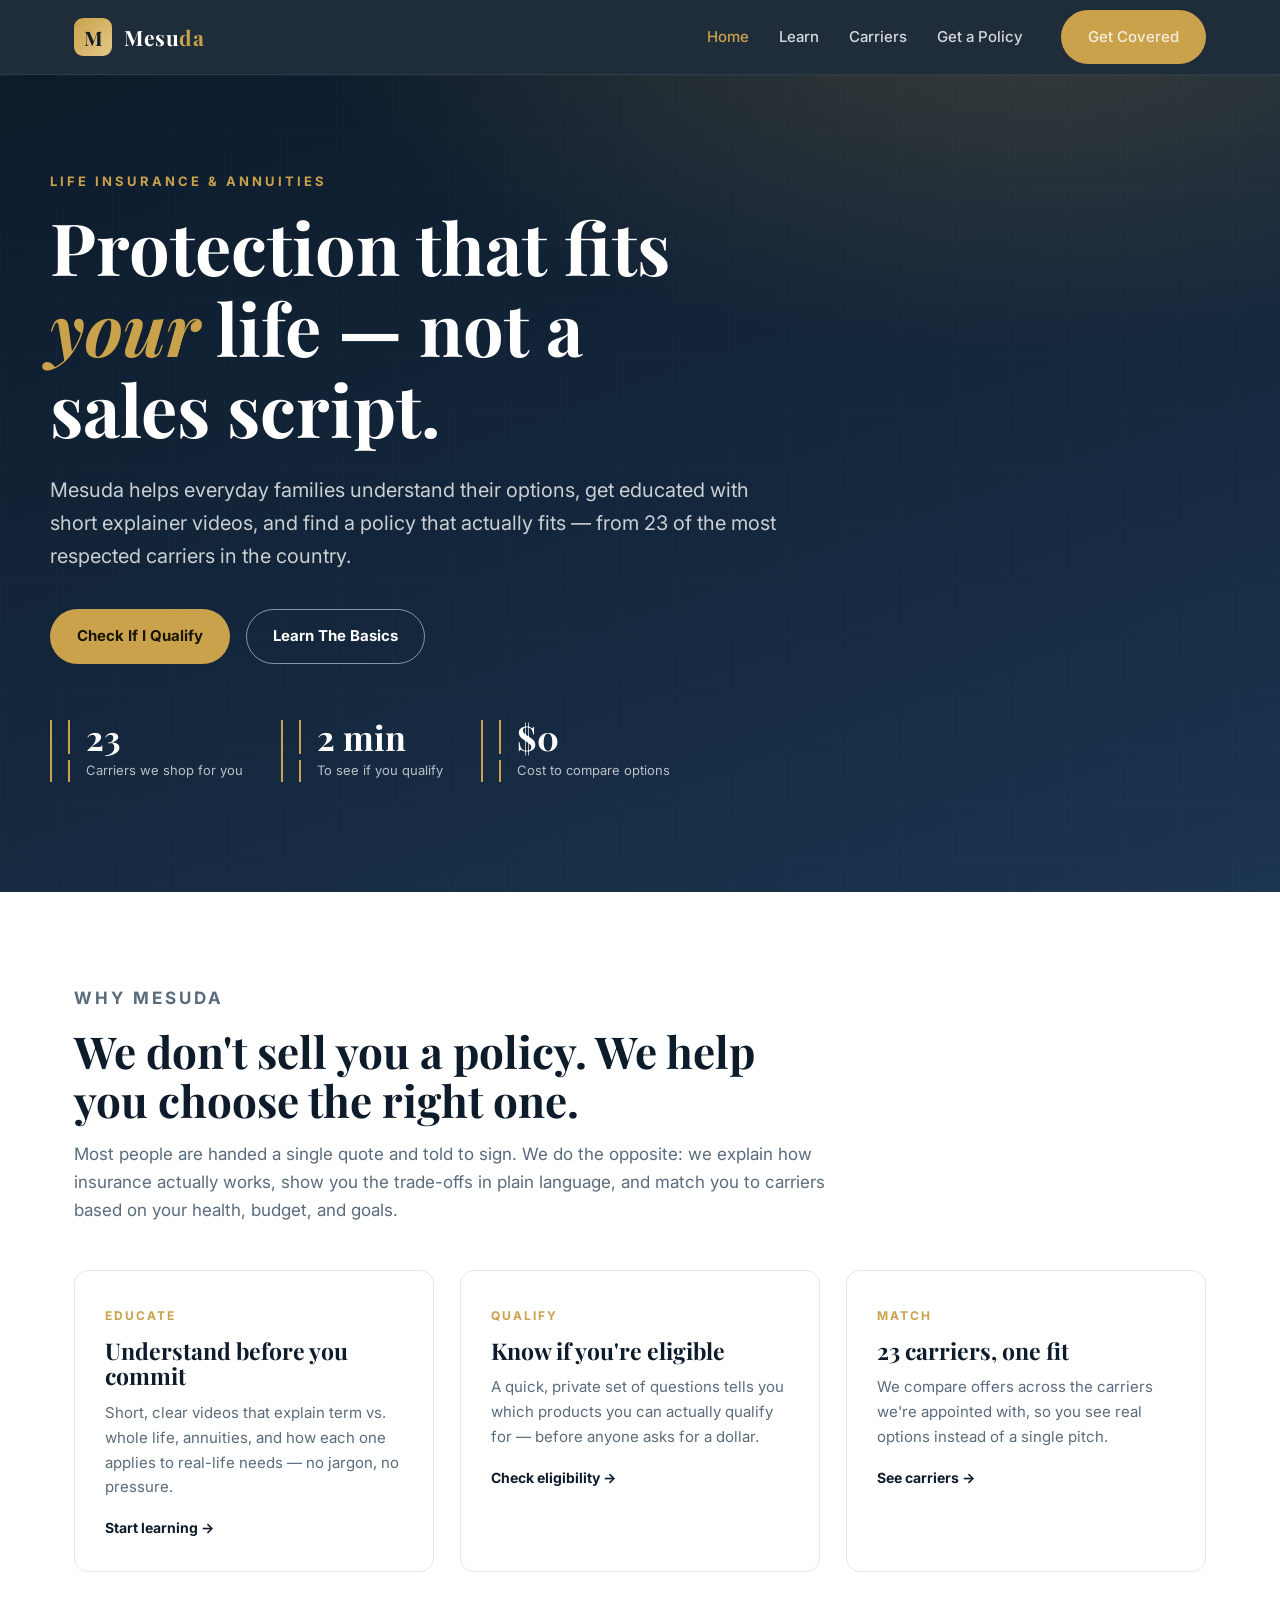
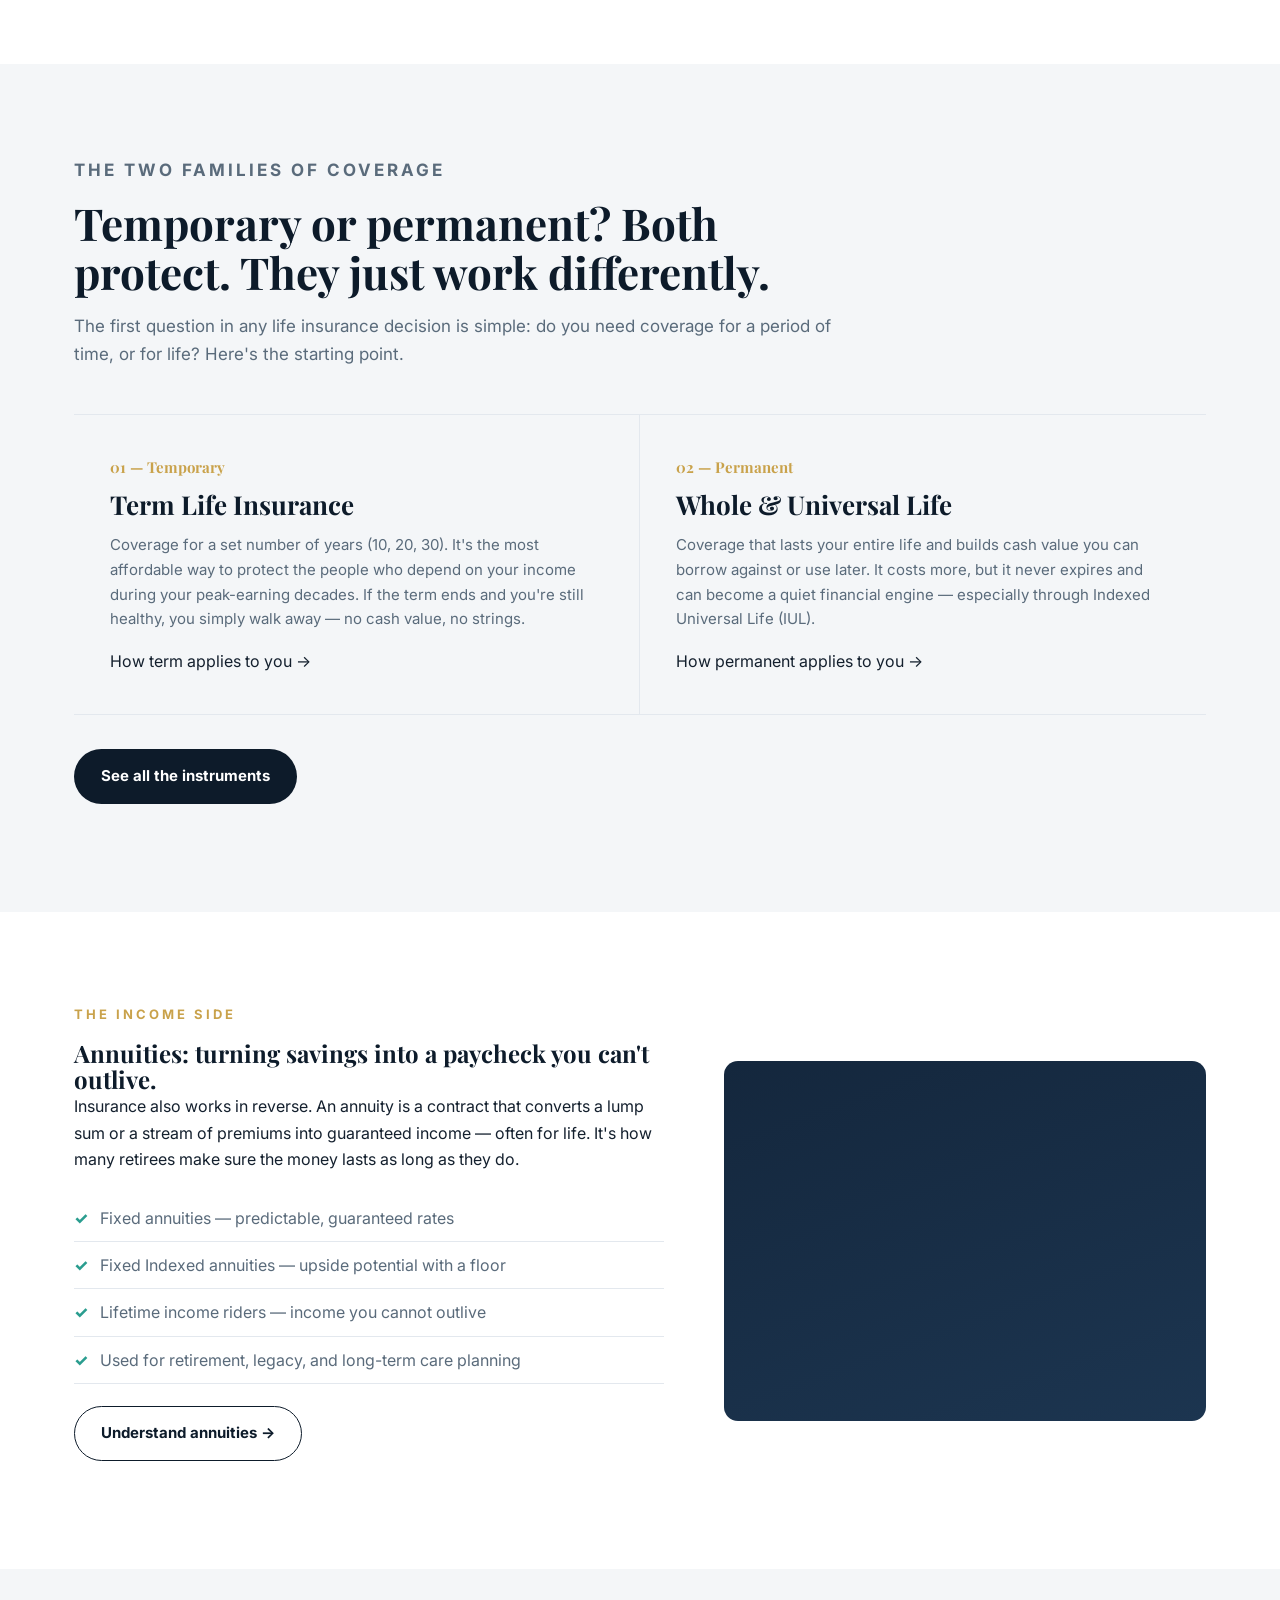
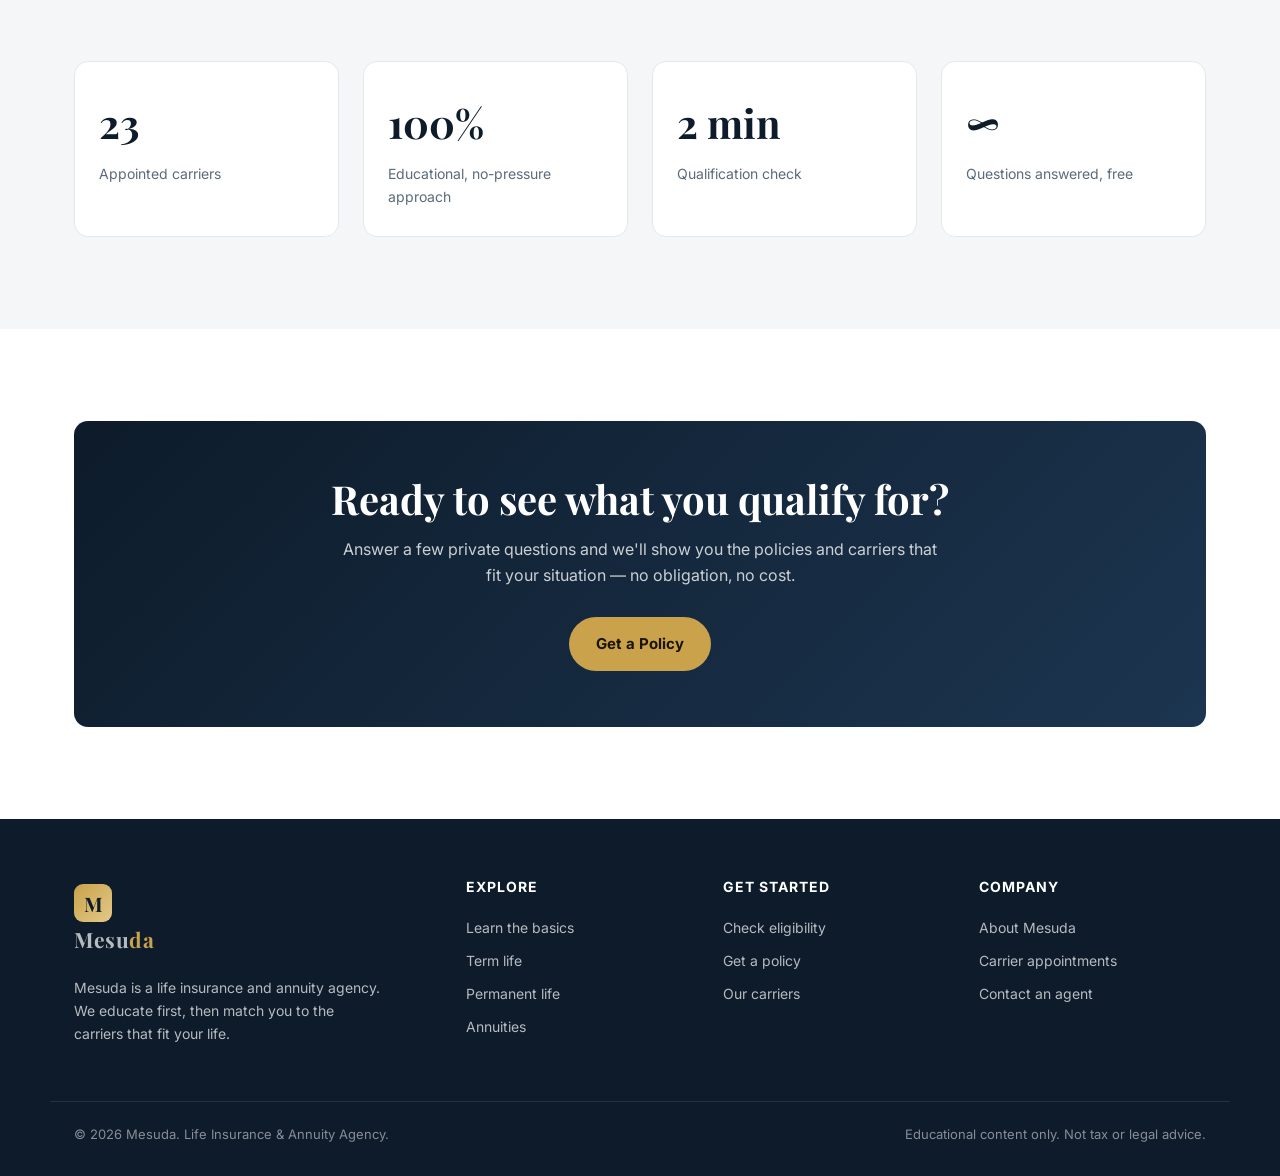
==== index.html @ 692b2e15 "Build Mesuda insurance site: home, education, get-policy, carriers" ====
<!DOCTYPE html>
<html lang="en">
<head>
  <meta charset="UTF-8">
  <meta name="viewport" content="width=device-width, initial-scale=1.0">
  <title>Mesuda — Life Insurance & Annuities Built Around Your Life</title>
  <meta name="description" content="Mesuda helps everyday families understand life insurance and annuities, then find the right policy from 23 top carriers. Get educated, get qualified, get covered.">
  <link rel="preconnect" href="https://fonts.googleapis.com">
  <link rel="preconnect" href="https://fonts.gstatic.com" crossorigin>
  <link href="https://fonts.googleapis.com/css2?family=Playfair+Display:ital,wght@0,400;0,600;0,700;1,400;1,600&family=Inter:wght@400;500;600;700;800&display=swap" rel="stylesheet">
  <link rel="stylesheet" href="styles.css">
</head>
<body>

  <!-- HEADER -->
  <header class="site-header">
    <div class="wrap nav">
      <a class="brand" href="index.html">
        <span class="brand-mark">M</span>
        <span class="brand-name">Mesu<span>da</span></span>
      </a>
      <nav class="nav-links" id="navLinks">
        <a href="index.html" class="active">Home</a>
        <a href="education.html">Learn</a>
        <a href="carriers.html">Carriers</a>
        <a href="get-policy.html">Get a Policy</a>
        <a class="btn btn-gold nav-cta" href="get-policy.html">Get Covered</a>
      </nav>
      <button class="menu-toggle" id="menuToggle" aria-label="Menu">☰</button>
    </div>
  </header>

  <!-- HERO (typographic, size.swiss feel) -->
  <section class="hero">
    <div class="wrap hero-inner">
      <p class="eyebrow">Life Insurance &amp; Annuities</p>
      <h1>Protection that fits <span class="em">your</span> life — not a sales script.</h1>
      <p class="hero-sub">Mesuda helps everyday families understand their options, get educated with short explainer videos, and find a policy that actually fits — from 23 of the most respected carriers in the country.</p>
      <div class="hero-actions">
        <a class="btn btn-gold" href="get-policy.html">Check If I Qualify</a>
        <a class="btn btn-ghost" href="education.html">Learn The Basics</a>
      </div>
      <div class="hero-meta">
        <div><div class="n">23</div><div class="l">Carriers we shop for you</div></div>
        <div><div class="n">2 min</div><div class="l">To see if you qualify</div></div>
        <div><div class="n">$0</div><div class="l">Cost to compare options</div></div>
      </div>
    </div>
  </section>

  <!-- VALUE PROP -->
  <section class="section alt">
    <div class="wrap">
      <div class="section-head">
        <p class="eyebrow">Why Mesuda</p>
        <h2>We don't sell you a policy. We help you choose the right one.</h2>
        <p>Most people are handed a single quote and told to sign. We do the opposite: we explain how insurance actually works, show you the trade-offs in plain language, and match you to carriers based on your health, budget, and goals.</p>
      </div>
      <div class="grid-3">
        <div class="card">
          <span class="tag">Educate</span>
          <h3>Understand before you commit</h3>
          <p>Short, clear videos that explain term vs. whole life, annuities, and how each one applies to real-life needs — no jargon, no pressure.</p>
          <a class="more" href="education.html">Start learning →</a>
        </div>
        <div class="card">
          <span class="tag">Qualify</span>
          <h3>Know if you're eligible</h3>
          <p>A quick, private set of questions tells you which products you can actually qualify for — before anyone asks for a dollar.</p>
          <a class="more" href="get-policy.html">Check eligibility →</a>
        </div>
        <div class="card">
          <span class="tag">Match</span>
          <h3>23 carriers, one fit</h3>
          <p>We compare offers across the carriers we're appointed with, so you see real options instead of a single pitch.</p>
          <a class="more" href="carriers.html">See carriers →</a>
        </div>
      </div>
    </div>
  </section>

  <!-- TEMPORARY VS PERMANENT (numbered expertise, size.swiss style) -->
  <section class="section">
    <div class="wrap">
      <div class="section-head">
        <p class="eyebrow">The Two Families of Coverage</p>
        <h2>Temporary or permanent? Both protect. They just work differently.</h2>
        <p>The first question in any life insurance decision is simple: do you need coverage for a period of time, or for life? Here's the starting point.</p>
      </div>
      <div class="expertise">
        <div class="exp">
          <div class="num">01 — Temporary</div>
          <h3>Term Life Insurance</h3>
          <p>Coverage for a set number of years (10, 20, 30). It's the most affordable way to protect the people who depend on your income during your peak-earning decades. If the term ends and you're still healthy, you simply walk away — no cash value, no strings.</p>
          <a class="more" href="education.html#term">How term applies to you →</a>
        </div>
        <div class="exp">
          <div class="num">02 — Permanent</div>
          <h3>Whole &amp; Universal Life</h3>
          <p>Coverage that lasts your entire life and builds cash value you can borrow against or use later. It costs more, but it never expires and can become a quiet financial engine — especially through Indexed Universal Life (IUL).</p>
          <a class="more" href="education.html#permanent">How permanent applies to you →</a>
        </div>
      </div>
      <p style="margin-top:34px;"><a class="btn btn-navy" href="education.html">See all the instruments</a></p>
    </div>
  </section>

  <!-- ANNUITIES SPLIT -->
  <section class="section alt">
    <div class="wrap split">
      <div>
        <p class="eyebrow">The Income Side</p>
        <h2>Annuities: turning savings into a paycheck you can't outlive.</h2>
        <p>Insurance also works in reverse. An annuity is a contract that converts a lump sum or a stream of premiums into guaranteed income — often for life. It's how many retirees make sure the money lasts as long as they do.</p>
        <ul class="checklist">
          <li>Fixed annuities — predictable, guaranteed rates</li>
          <li>Fixed Indexed annuities — upside potential with a floor</li>
          <li>Lifetime income riders — income you cannot outlive</li>
          <li>Used for retirement, legacy, and long-term care planning</li>
        </ul>
        <p style="margin-top:22px;"><a class="btn btn-outline" href="education.html#annuity">Understand annuities →</a></p>
      </div>
      <div class="media" style="background:linear-gradient(160deg,#14273d,#1c3550),url('https://images.unsplash.com/photo-1554224155-6726b3ff858f?w=1200&q=80') center/cover;"></div>
    </div>
  </section>

  <!-- STATS -->
  <section class="section">
    <div class="wrap">
      <div class="stats">
        <div class="stat"><div class="n">23</div><div class="l">Appointed carriers</div></div>
        <div class="stat"><div class="n">100%</div><div class="l">Educational, no-pressure approach</div></div>
        <div class="stat"><div class="n">2 min</div><div class="l">Qualification check</div></div>
        <div class="stat"><div class="n">∞</div><div class="l">Questions answered, free</div></div>
      </div>
    </div>
  </section>

  <!-- CTA BAND -->
  <section class="section alt">
    <div class="wrap">
      <div class="cta-band">
        <h2>Ready to see what you qualify for?</h2>
        <p>Answer a few private questions and we'll show you the policies and carriers that fit your situation — no obligation, no cost.</p>
        <a class="btn btn-gold" href="get-policy.html">Get a Policy</a>
      </div>
    </div>
  </section>

  <!-- FOOTER -->
  <footer class="site-footer">
    <div class="wrap footer-grid">
      <div class="footer-brand">
        <a class="brand" href="index.html" style="margin-bottom:14px;">
          <span class="brand-mark">M</span><span class="brand-name">Mesu<span>da</span></span>
        </a>
        <p>Mesuda is a life insurance and annuity agency. We educate first, then match you to the carriers that fit your life.</p>
      </div>
      <div>
        <h4>Explore</h4>
        <a href="education.html">Learn the basics</a>
        <a href="education.html#term">Term life</a>
        <a href="education.html#permanent">Permanent life</a>
        <a href="education.html#annuity">Annuities</a>
      </div>
      <div>
        <h4>Get Started</h4>
        <a href="get-policy.html">Check eligibility</a>
        <a href="get-policy.html">Get a policy</a>
        <a href="carriers.html">Our carriers</a>
      </div>
      <div>
        <h4>Company</h4>
        <a href="index.html">About Mesuda</a>
        <a href="carriers.html">Carrier appointments</a>
        <a href="get-policy.html">Contact an agent</a>
      </div>
    </div>
    <div class="wrap footer-bottom">
      <span>© <span id="yr"></span> Mesuda. Life Insurance &amp; Annuity Agency.</span>
      <span>Educational content only. Not tax or legal advice.</span>
    </div>
  </footer>

  <script>
    document.getElementById('yr').textContent = new Date().getFullYear();
    const t = document.getElementById('menuToggle'), n = document.getElementById('navLinks');
    t.addEventListener('click', () => n.classList.toggle('open'));
  </script>
</body>
</html>
---- styles.css ----
/* ============================================================
   MESUDA — Life Insurance & Annuity Agency
   Design system: editorial / trustworthy
   Palette: deep navy + warm gold, serif display + clean sans
   ============================================================ */

:root {
  --navy: #0d1b2a;
  --navy-2: #14273d;
  --navy-3: #1c3550;
  --ink: #14202e;
  --slate: #5a6b7b;
  --muted: #8a99a8;
  --gold: #c9a24b;
  --gold-soft: #e3c987;
  --teal: #2a9d8f;
  --paper: #ffffff;
  --bg: #f4f6f8;
  --line: #e3e8ee;
  --radius: 14px;
  --maxw: 1180px;
  --serif: 'Playfair Display', Georgia, 'Times New Roman', serif;
  --sans: 'Inter', 'DM Sans', -apple-system, BlinkMacSystemFont, 'Segoe UI', Roboto, Helvetica, Arial, sans-serif;
}

* { box-sizing: border-box; }
html { scroll-behavior: smooth; }
body {
  margin: 0;
  font-family: var(--sans);
  color: var(--ink);
  background: var(--bg);
  line-height: 1.65;
  -webkit-font-smoothing: antialiased;
}
img { max-width: 100%; display: block; }
a { color: inherit; text-decoration: none; }

h1, h2, h3, h4 { font-family: var(--serif); font-weight: 700; line-height: 1.12; margin: 0; color: var(--navy); }
p { margin: 0 0 16px; }

.wrap { max-width: var(--maxw); margin: 0 auto; padding: 0 24px; }
.eyebrow {
  font-family: var(--sans);
  font-size: 13px; font-weight: 700; letter-spacing: 3px;
  text-transform: uppercase; color: var(--gold);
  margin: 0 0 14px;
}
.serif-accent { font-family: var(--serif); font-style: italic; }

/* ---------- Buttons ---------- */
.btn {
  display: inline-flex; align-items: center; gap: 10px;
  font-family: var(--sans); font-weight: 700; font-size: 15px;
  padding: 14px 26px; border-radius: 999px; cursor: pointer;
  border: 1px solid transparent; transition: all .2s ease;
  text-align: center;
}
.btn-gold { background: var(--gold); color: #1a1405; }
.btn-gold:hover { background: var(--gold-soft); transform: translateY(-2px); }
.btn-navy { background: var(--navy); color: #fff; }
.btn-navy:hover { background: var(--navy-3); transform: translateY(-2px); }
.btn-ghost { background: transparent; color: #fff; border-color: rgba(255,255,255,.5); }
.btn-ghost:hover { border-color: #fff; background: rgba(255,255,255,.08); }
.btn-outline { background: transparent; color: var(--navy); border-color: var(--navy); }
.btn-outline:hover { background: var(--navy); color: #fff; }

/* ---------- Header ---------- */
.site-header {
  position: sticky; top: 0; z-index: 50;
  background: rgba(13,27,42,.92);
  backdrop-filter: blur(10px);
  border-bottom: 1px solid rgba(255,255,255,.08);
}
.nav {
  display: flex; align-items: center; justify-content: space-between;
  height: 74px;
}
.brand { display: flex; align-items: center; gap: 12px; color: #fff; }
.brand-mark {
  width: 38px; height: 38px; border-radius: 9px;
  background: linear-gradient(135deg, var(--gold), var(--gold-soft));
  display: grid; place-items: center;
  font-family: var(--serif); font-weight: 700; font-size: 20px; color: var(--navy);
}
.brand-name { font-family: var(--serif); font-size: 21px; font-weight: 700; letter-spacing: .5px; }
.brand-name span { color: var(--gold); }
.nav-links { display: flex; gap: 30px; align-items: center; }
.nav-links a { color: rgba(255,255,255,.82); font-size: 15px; font-weight: 500; transition: color .15s; }
.nav-links a:hover, .nav-links a.active { color: var(--gold); }
.nav-cta { margin-left: 8px; }
.menu-toggle { display: none; background: none; border: 0; color: #fff; font-size: 26px; cursor: pointer; }

/* ---------- Hero (typographic, mirrors size.swiss feel) ---------- */
.hero {
  position: relative; color: #fff; overflow: hidden;
  background:
    radial-gradient(1200px 600px at 80% -10%, rgba(201,162,75,.22), transparent 60%),
    linear-gradient(160deg, var(--navy) 0%, var(--navy-2) 55%, var(--navy-3) 100%);
}
.hero::after {
  content: ""; position: absolute; inset: 0;
  background-image:
    linear-gradient(rgba(255,255,255,.04) 1px, transparent 1px),
    linear-gradient(90deg, rgba(255,255,255,.04) 1px, transparent 1px);
  background-size: 56px 56px; opacity: .5; pointer-events: none;
}
.hero-inner { position: relative; z-index: 2; padding: 96px 0 110px; }
.hero h1 { color: #fff; font-size: clamp(38px, 6vw, 72px); max-width: 14ch; }
.hero h1 .em { color: var(--gold); font-style: italic; }
.hero-sub { font-size: clamp(17px, 2vw, 20px); color: rgba(255,255,255,.78); max-width: 56ch; margin: 26px 0 36px; }
.hero-actions { display: flex; gap: 16px; flex-wrap: wrap; }
.hero-meta { display: flex; gap: 38px; margin-top: 56px; flex-wrap: wrap; }
.hero-meta div { border-left: 2px solid var(--gold); padding-left: 16px; }
.hero-meta .n { font-family: var(--serif); font-size: 34px; font-weight: 700; color: #fff; line-height: 1; }
.hero-meta .l { font-size: 13px; color: rgba(255,255,255,.7); margin-top: 6px; }

/* ---------- Section scaffolding ---------- */
.section { padding: 92px 0; }
.section.alt { background: #fff; }
.section-head { max-width: 760px; margin-bottom: 46px; }
.section-head h2 { font-size: clamp(28px, 4vw, 44px); margin-bottom: 16px; }
.section-head p { color: var(--slate); font-size: 17px; }

/* ---------- Stats ---------- */
.stats { display: grid; grid-template-columns: repeat(4, 1fr); gap: 24px; }
.stat { background: #fff; border: 1px solid var(--line); border-radius: var(--radius); padding: 28px 24px; }
.stat .n { font-family: var(--serif); font-size: 40px; font-weight: 700; color: var(--navy); }
.stat .l { color: var(--slate); font-size: 14px; margin-top: 6px; }

/* ---------- Cards / grid ---------- */
.grid-2 { display: grid; grid-template-columns: 1fr 1fr; gap: 28px; }
.grid-3 { display: grid; grid-template-columns: repeat(3, 1fr); gap: 26px; }
.card {
  background: #fff; border: 1px solid var(--line); border-radius: var(--radius);
  padding: 30px; transition: transform .2s, box-shadow .2s;
}
.card:hover { transform: translateY(-4px); box-shadow: 0 14px 40px rgba(13,27,42,.10); }
.card .tag { font-size: 12px; font-weight: 700; letter-spacing: 2px; text-transform: uppercase; color: var(--gold); }
.card h3 { font-size: 23px; margin: 10px 0 12px; }
.card p { color: var(--slate); font-size: 15px; margin: 0; }
.card .more { display: inline-block; margin-top: 16px; color: var(--navy); font-weight: 700; font-size: 14px; }

/* numbered expertise (size.swiss style) */
.expertise { display: grid; grid-template-columns: 1fr 1fr; gap: 0; border-top: 1px solid var(--line); }
.exp {
  padding: 40px 36px; border-bottom: 1px solid var(--line);
  border-right: 1px solid var(--line);
}
.exp:nth-child(2n) { border-right: 0; }
.exp .num { font-family: var(--serif); font-size: 15px; color: var(--gold); font-weight: 700; }
.exp h3 { font-size: 26px; margin: 10px 0 14px; }
.exp p { color: var(--slate); font-size: 15px; }

/* ---------- Video cards (education) ---------- */
.video-card {
  position: relative; border-radius: var(--radius); overflow: hidden;
  background: var(--navy); aspect-ratio: 16/10; display: block;
  border: 1px solid var(--line);
}
.video-card .vc-bg {
  position: absolute; inset: 0; background-size: cover; background-position: center;
  opacity: .9;
}
.video-card .vc-overlay {
  position: absolute; inset: 0;
  background: linear-gradient(180deg, rgba(13,27,42,.15), rgba(13,27,42,.78));
}
.video-card .vc-body {
  position: absolute; left: 0; right: 0; bottom: 0; padding: 22px; color: #fff; z-index: 2;
}
.video-card .vc-body .k { font-size: 12px; letter-spacing: 2px; text-transform: uppercase; color: var(--gold-soft); font-weight: 700; }
.video-card .vc-body h3 { color: #fff; font-size: 21px; margin: 6px 0 0; }
.play {
  position: absolute; top: 50%; left: 50%; transform: translate(-50%,-50%);
  width: 62px; height: 62px; border-radius: 50%;
  background: rgba(13,27,42,.6); border: 2px solid #fff; color: #fff;
  display: grid; place-items: center; font-size: 22px; z-index: 3;
  transition: background .2s, transform .2s;
}
.video-card:hover .play { background: var(--gold); color: var(--navy); transform: translate(-50%,-50%) scale(1.06); }
.duration { position: absolute; top: 14px; right: 14px; z-index: 3; background: rgba(0,0,0,.5); color: #fff; font-size: 12px; padding: 3px 9px; border-radius: 999px; }

/* ---------- Split feature ---------- */
.split { display: grid; grid-template-columns: 1.1fr .9fr; gap: 60px; align-items: center; }
.split .media { border-radius: var(--radius); overflow: hidden; min-height: 360px; background-size: cover; background-position: center; }
.checklist { list-style: none; padding: 0; margin: 22px 0 0; }
.checklist li { display: flex; gap: 12px; align-items: flex-start; padding: 10px 0; border-bottom: 1px solid var(--line); color: var(--slate); }
.checklist li::before { content: "✓"; color: var(--teal); font-weight: 800; }

/* ---------- Form ---------- */
.form-wrap { background: #fff; border: 1px solid var(--line); border-radius: var(--radius); padding: 40px; }
.form-grid { display: grid; grid-template-columns: 1fr 1fr; gap: 22px; }
.field { display: flex; flex-direction: column; gap: 7px; }
.field.full { grid-column: 1 / -1; }
.field label { font-size: 14px; font-weight: 600; color: var(--ink); }
.field .hint { font-size: 12px; color: var(--muted); }
.field input, .field select, .field textarea {
  font-family: var(--sans); font-size: 15px; padding: 13px 14px;
  border: 1px solid var(--line); border-radius: 10px; background: #fbfcfe; color: var(--ink);
}
.field input:focus, .field select:focus, .field textarea:focus { outline: none; border-color: var(--gold); box-shadow: 0 0 0 3px rgba(201,162,75,.18); }
.range-row { display: flex; align-items: center; gap: 14px; }
.range-row input[type=range] { flex: 1; accent-color: var(--gold); }
.range-val { font-weight: 700; color: var(--navy); min-width: 110px; text-align: right; }
.opt-row { display: flex; gap: 10px; flex-wrap: wrap; }
.opt {
  border: 1px solid var(--line); border-radius: 999px; padding: 10px 18px;
  font-size: 14px; cursor: pointer; background: #fbfcfe; user-select: none;
}
.opt input { display: none; }
.opt:has(input:checked) { background: var(--navy); color: #fff; border-color: var(--navy); }
.form-note { font-size: 13px; color: var(--muted); margin-top: 18px; }
.result {
  margin-top: 26px; padding: 22px; border-radius: var(--radius);
  border: 1px dashed var(--gold); background: #fdfaf0; display: none;
}
.result.show { display: block; }
.result h3 { color: var(--navy); margin-bottom: 8px; }
.result .verdict { font-weight: 800; }
.result .verdict.ok { color: var(--teal); }
.result .verdict.maybe { color: var(--gold); }
.result .verdict.no { color: #c0392b; }

/* ---------- Carriers ---------- */
.carrier-grid { display: grid; grid-template-columns: repeat(3, 1fr); gap: 16px; }
.carrier {
  display: flex; align-items: center; gap: 14px;
  background: #fff; border: 1px solid var(--line); border-radius: 12px; padding: 18px 20px;
  transition: transform .15s, box-shadow .15s, border-color .15s;
}
.carrier:hover { transform: translateY(-3px); box-shadow: 0 10px 30px rgba(13,27,42,.08); border-color: var(--gold); }
.carrier .logo {
  width: 42px; height: 42px; border-radius: 10px; flex: none;
  background: linear-gradient(135deg, var(--navy), var(--navy-3));
  color: var(--gold); display: grid; place-items: center; font-weight: 800; font-size: 15px;
  font-family: var(--serif);
}
.carrier .name { font-weight: 700; color: var(--navy); font-size: 15px; }
.carrier .type { font-size: 12px; color: var(--muted); }

/* ---------- CTA band ---------- */
.cta-band {
  background: linear-gradient(135deg, var(--navy), var(--navy-3));
  color: #fff; border-radius: var(--radius); padding: 56px 48px; text-align: center;
}
.cta-band h2 { color: #fff; font-size: clamp(26px, 4vw, 40px); margin-bottom: 14px; }
.cta-band p { color: rgba(255,255,255,.78); max-width: 60ch; margin: 0 auto 28px; }

/* ---------- Footer ---------- */
.site-footer { background: var(--navy); color: rgba(255,255,255,.72); padding: 60px 0 30px; }
.footer-grid { display: grid; grid-template-columns: 1.6fr 1fr 1fr 1fr; gap: 30px; }
.footer-grid h4 { color: #fff; font-family: var(--sans); font-size: 14px; letter-spacing: 1px; text-transform: uppercase; margin-bottom: 16px; }
.footer-grid a { display: block; color: rgba(255,255,255,.7); padding: 5px 0; font-size: 14px; }
.footer-grid a:hover { color: var(--gold); }
.footer-brand p { color: rgba(255,255,255,.7); font-size: 14px; max-width: 34ch; }
.footer-bottom { border-top: 1px solid rgba(255,255,255,.1); margin-top: 40px; padding-top: 22px; font-size: 13px; color: rgba(255,255,255,.5); display: flex; justify-content: space-between; flex-wrap: wrap; gap: 12px; }

/* ---------- Responsive ---------- */
@media (max-width: 900px) {
  .nav-links { display: none; }
  .menu-toggle { display: block; }
  .nav-links.open {
    display: flex; flex-direction: column; position: absolute; top: 74px; left: 0; right: 0;
    background: var(--navy); padding: 20px 24px; gap: 18px; border-top: 1px solid rgba(255,255,255,.1);
  }
  .stats, .grid-3, .carrier-grid { grid-template-columns: 1fr 1fr; }
  .grid-2, .expertise, .split, .form-grid { grid-template-columns: 1fr; }
  .split .media { min-height: 260px; }
}
@media (max-width: 560px) {
  .stats, .grid-3, .carrier-grid { grid-template-columns: 1fr; }
  .hero-inner { padding: 70px 0 80px; }
  .footer-grid { grid-template-columns: 1fr 1fr; }
  .form-wrap { padding: 26px; }
}
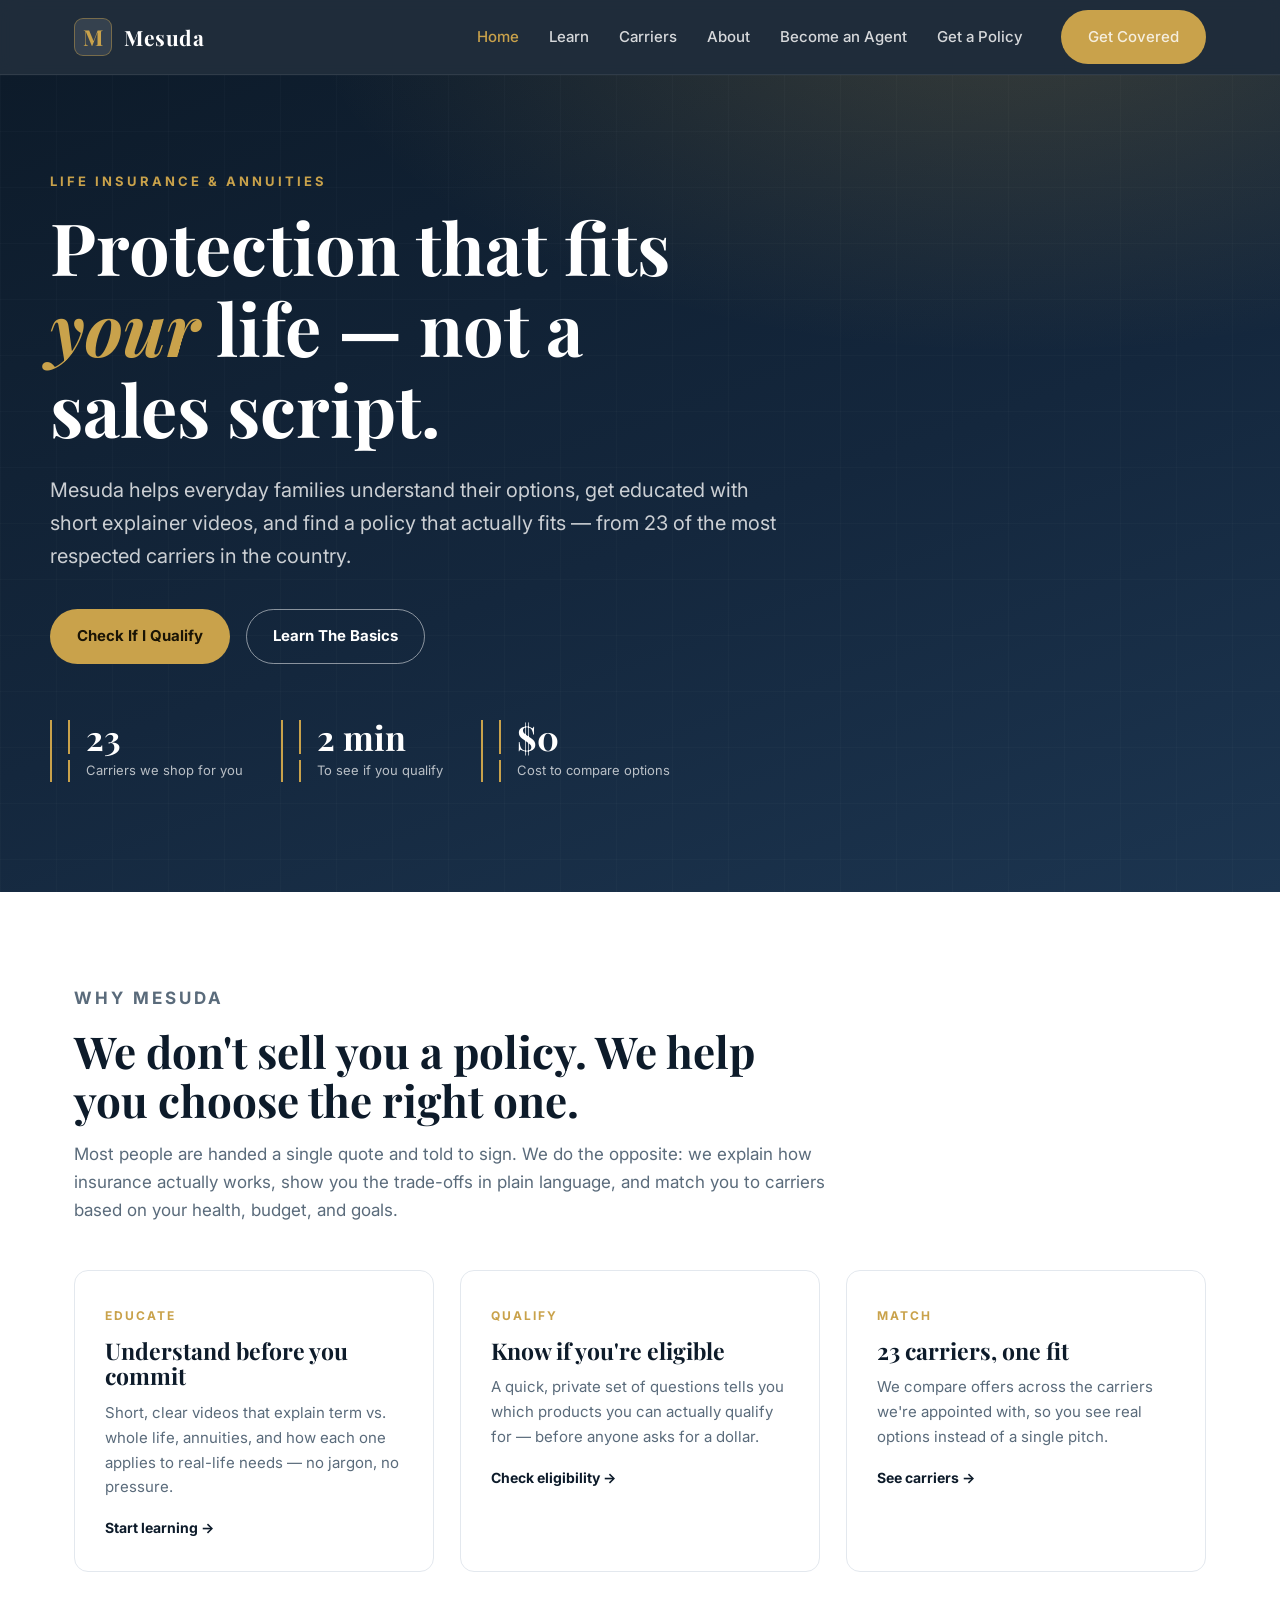
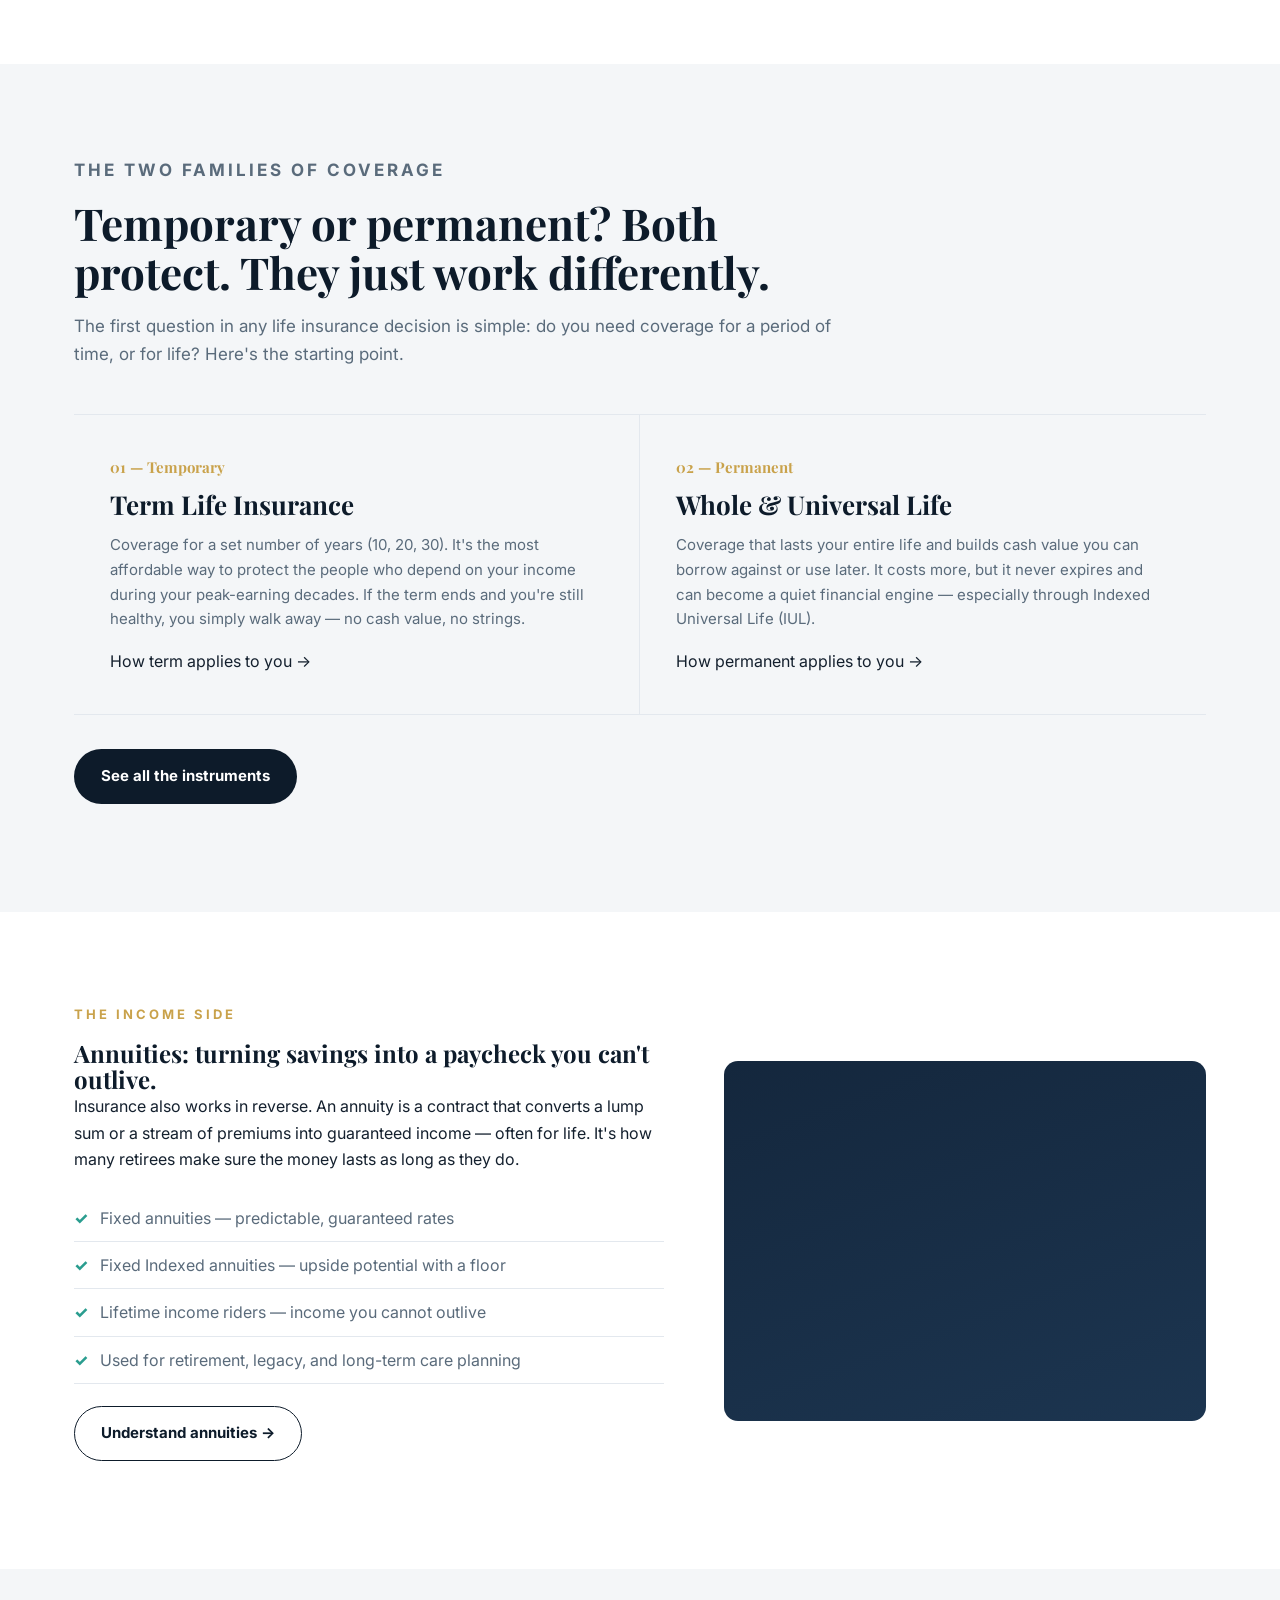
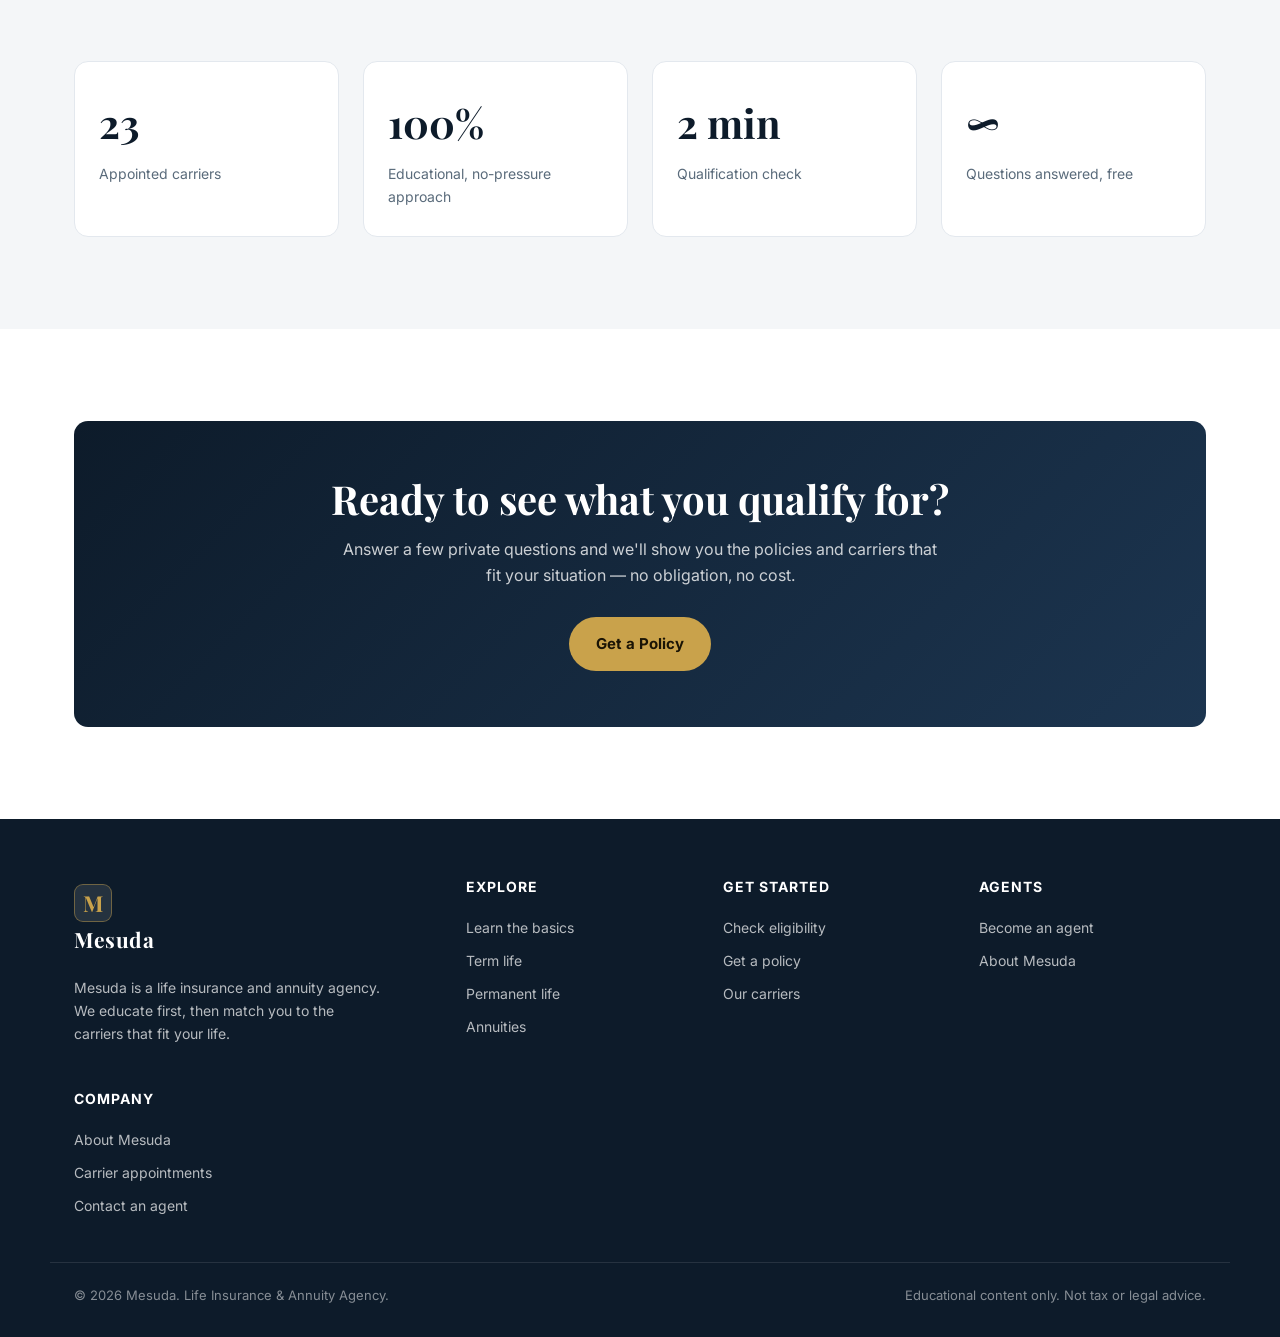
==== commit d3ad1b4a: "Add become-agent (99) page, about page, gold M logo, nav links" ====
--- a/index.html
+++ b/index.html
@@ -23,6 +23,8 @@
         <a href="index.html" class="active">Home</a>
         <a href="education.html">Learn</a>
         <a href="carriers.html">Carriers</a>
+        <a href="about.html">About</a>
+        <a href="become-agent.html">Become an Agent</a>
         <a href="get-policy.html">Get a Policy</a>
         <a class="btn btn-gold nav-cta" href="get-policy.html">Get Covered</a>
       </nav>
@@ -170,6 +172,11 @@
         <a href="carriers.html">Our carriers</a>
       </div>
       <div>
+        <h4>Agents</h4>
+        <a href="become-agent.html">Become an agent</a>
+        <a href="about.html">About Mesuda</a>
+      </div>
+      <div>
         <h4>Company</h4>
         <a href="index.html">About Mesuda</a>
         <a href="carriers.html">Carrier appointments</a>
--- a/styles.css
+++ b/styles.css
@@ -79,12 +79,12 @@
 .brand { display: flex; align-items: center; gap: 12px; color: #fff; }
 .brand-mark {
   width: 38px; height: 38px; border-radius: 9px;
-  background: linear-gradient(135deg, var(--gold), var(--gold-soft));
+  background: rgba(255,255,255,.10); border: 1px solid rgba(201,162,75,.45);
   display: grid; place-items: center;
-  font-family: var(--serif); font-weight: 700; font-size: 20px; color: var(--navy);
-}
-.brand-name { font-family: var(--serif); font-size: 21px; font-weight: 700; letter-spacing: .5px; }
-.brand-name span { color: var(--gold); }
+  font-family: var(--serif); font-weight: 700; font-size: 22px; color: var(--gold);
+}
+.brand-name { font-family: var(--serif); font-size: 21px; font-weight: 700; letter-spacing: .5px; color: #fff; }
+.brand-name span { color: #fff; }
 .nav-links { display: flex; gap: 30px; align-items: center; }
 .nav-links a { color: rgba(255,255,255,.82); font-size: 15px; font-weight: 500; transition: color .15s; }
 .nav-links a:hover, .nav-links a.active { color: var(--gold); }
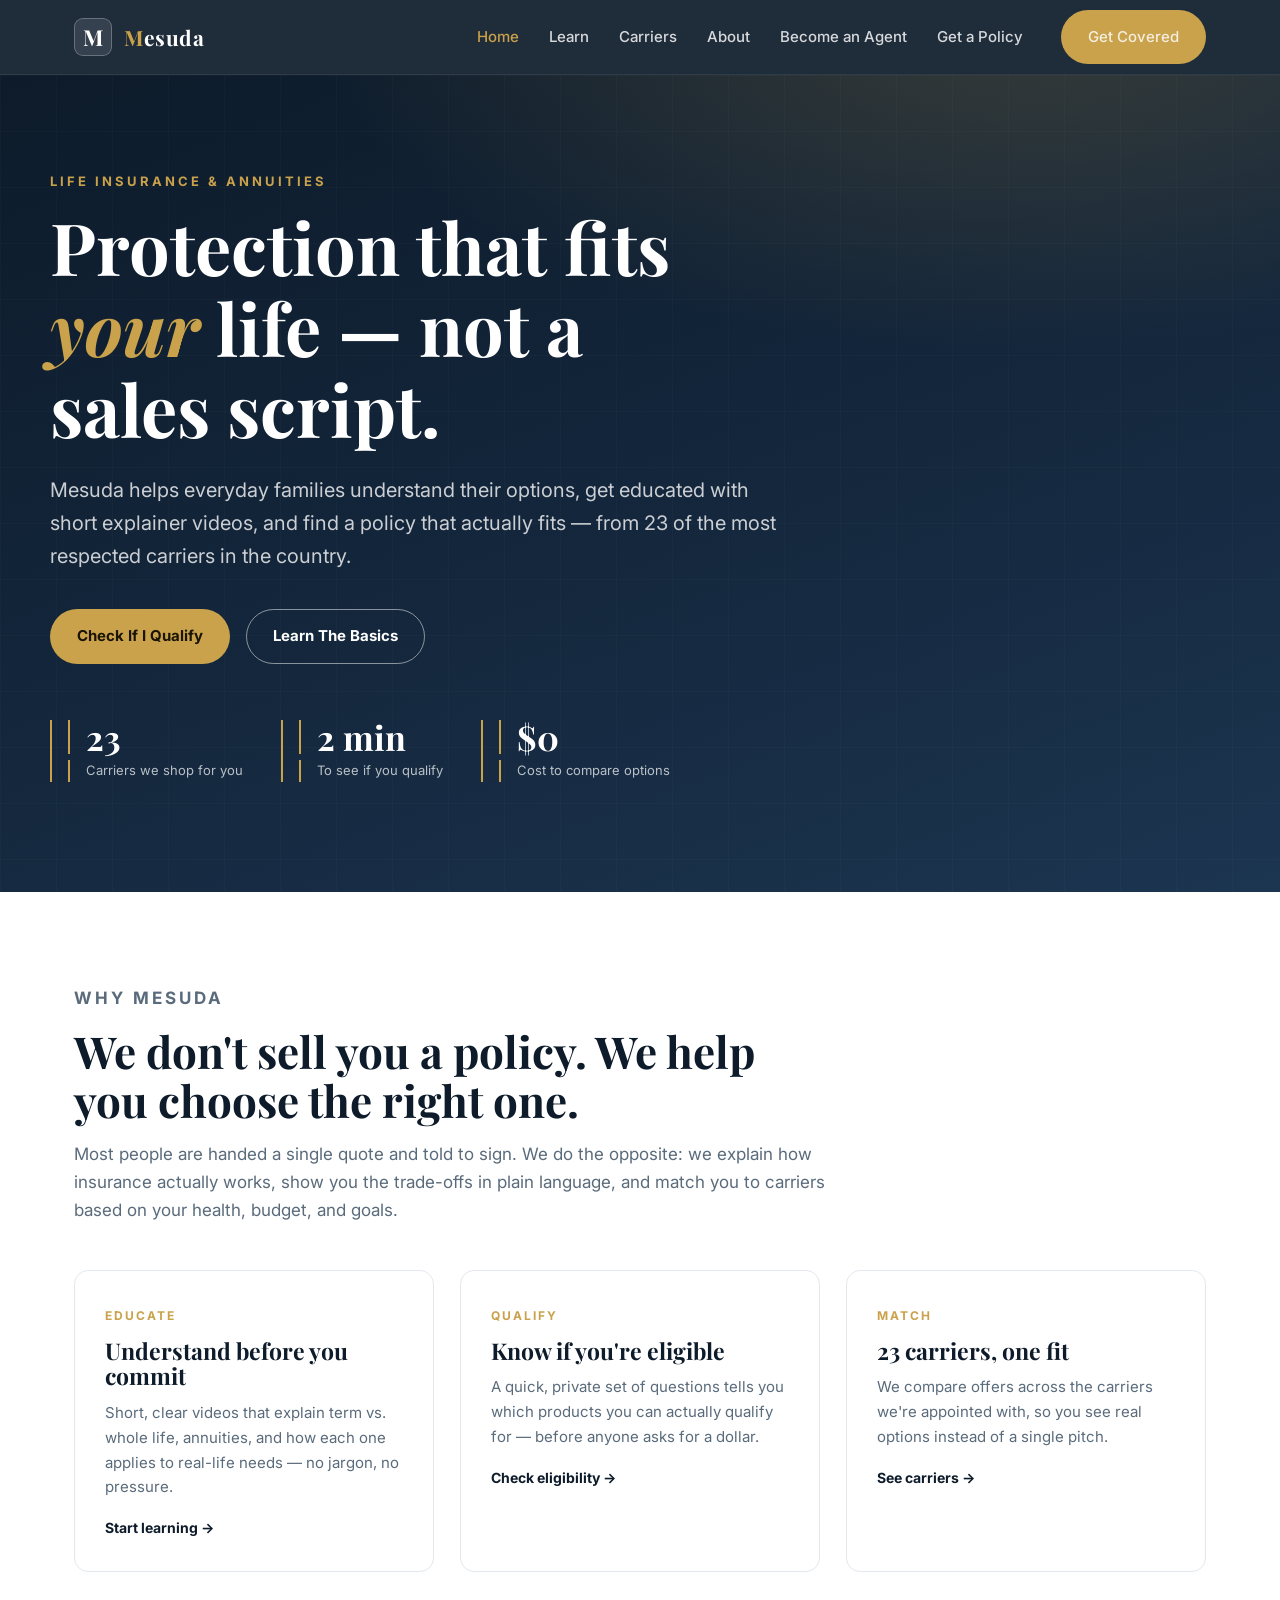
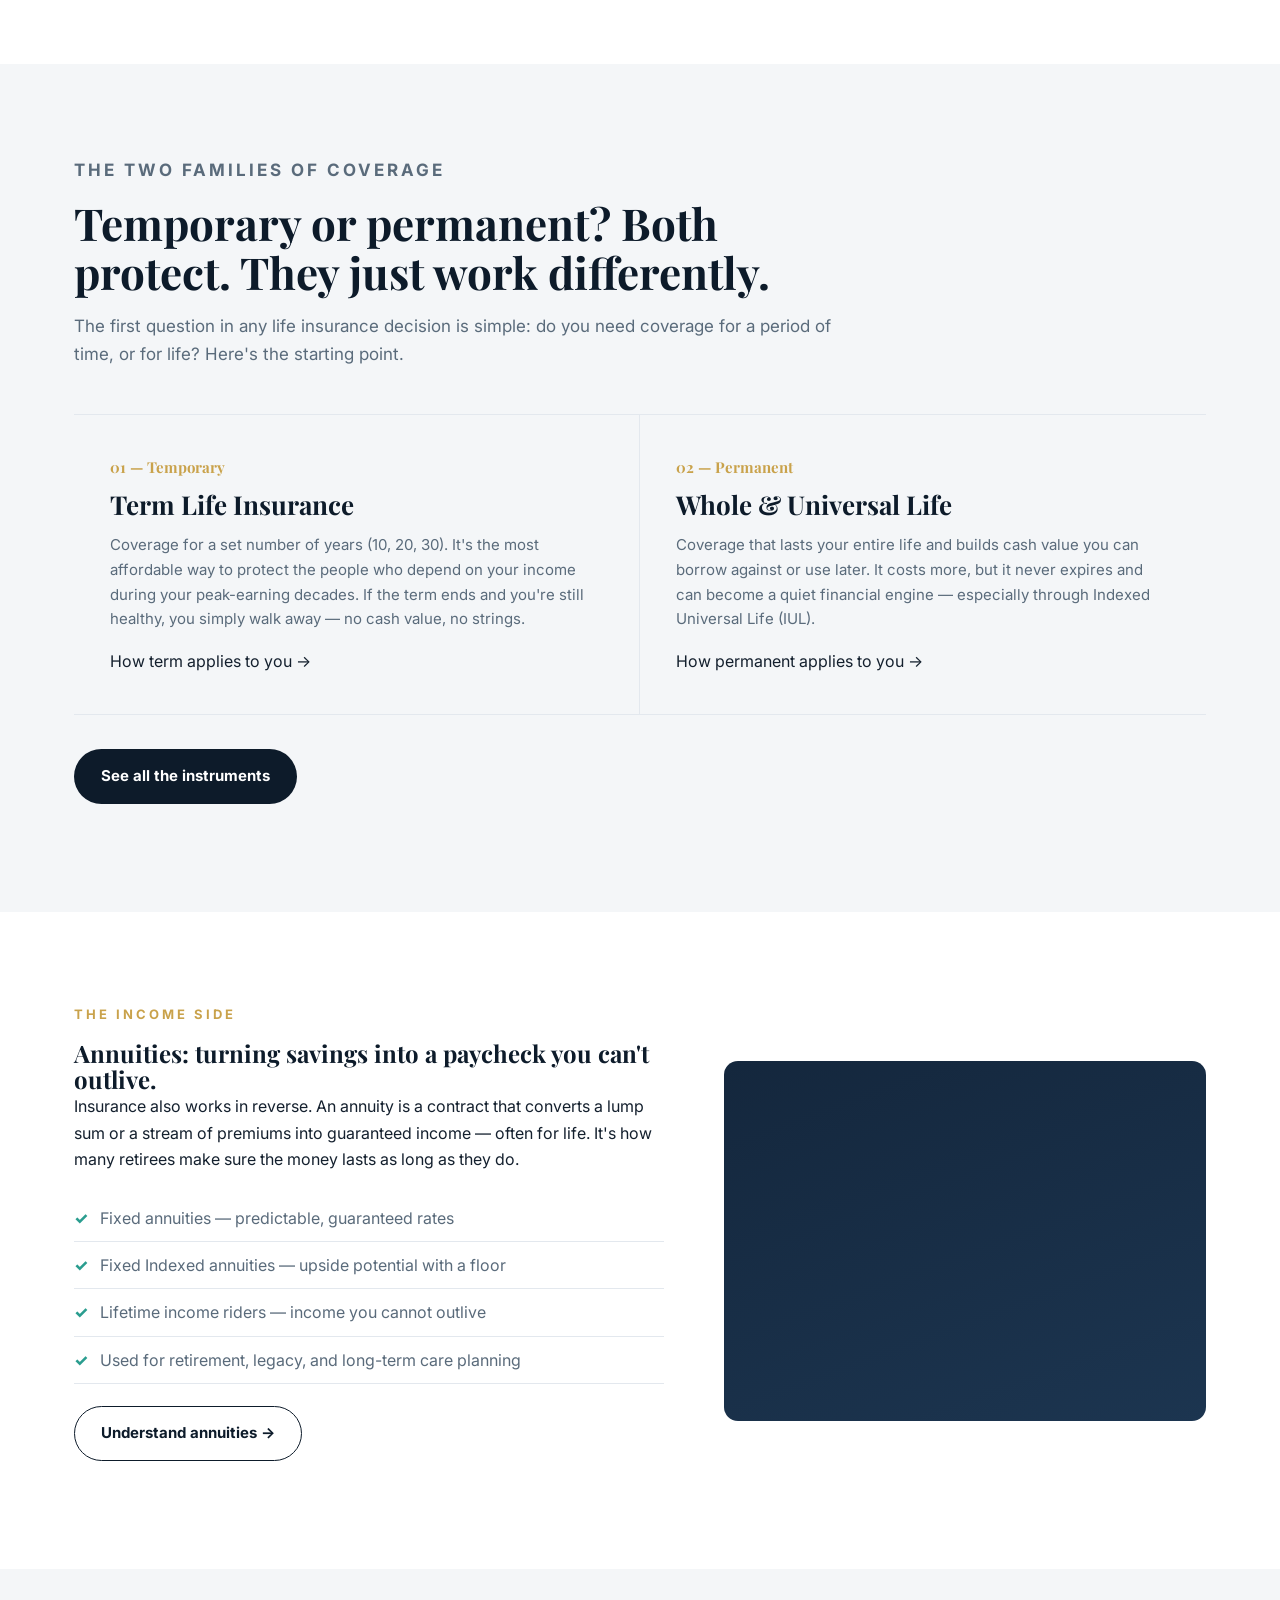
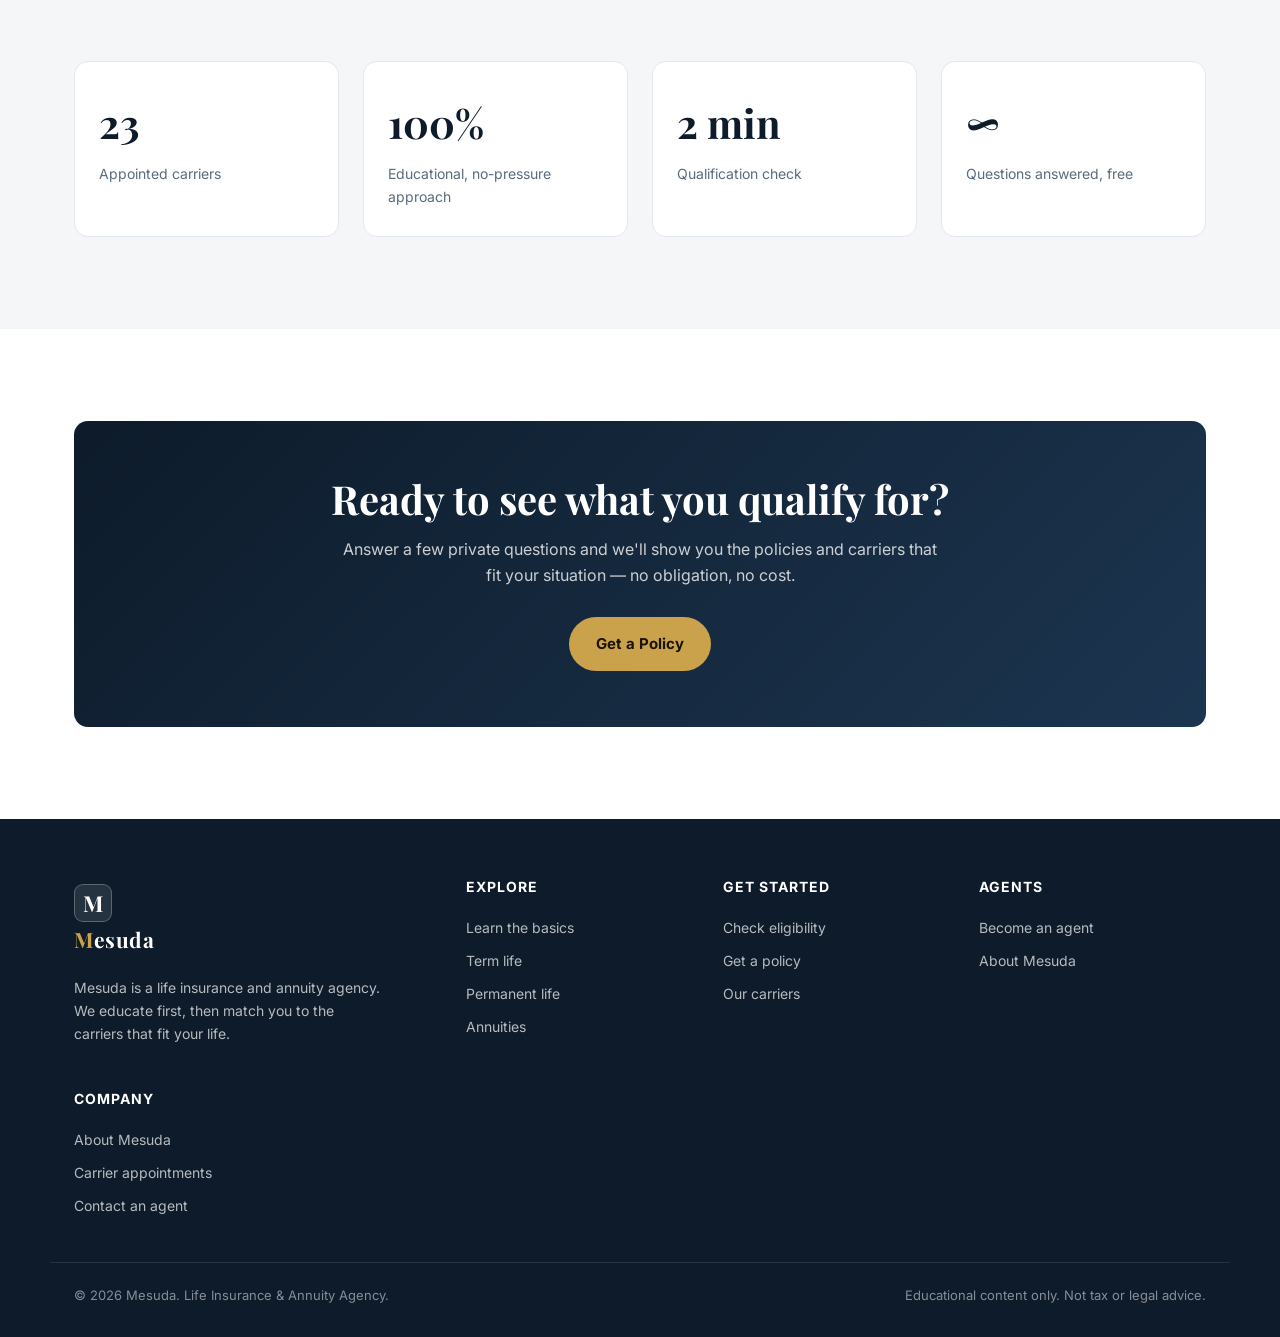
==== commit 395d1f51: "Merge Join button into enroll modal; revert box M to white, make word M gold" ====
--- a/index.html
+++ b/index.html
@@ -17,7 +17,7 @@
     <div class="wrap nav">
       <a class="brand" href="index.html">
         <span class="brand-mark">M</span>
-        <span class="brand-name">Mesu<span>da</span></span>
+        <span class="brand-name"><span class="m">M</span>esu<span>da</span></span>
       </a>
       <nav class="nav-links" id="navLinks">
         <a href="index.html" class="active">Home</a>
@@ -154,7 +154,7 @@
     <div class="wrap footer-grid">
       <div class="footer-brand">
         <a class="brand" href="index.html" style="margin-bottom:14px;">
-          <span class="brand-mark">M</span><span class="brand-name">Mesu<span>da</span></span>
+          <span class="brand-mark">M</span><span class="brand-name"><span class="m">M</span>esu<span>da</span></span>
         </a>
         <p>Mesuda is a life insurance and annuity agency. We educate first, then match you to the carriers that fit your life.</p>
       </div>
--- a/styles.css
+++ b/styles.css
@@ -79,11 +79,12 @@
 .brand { display: flex; align-items: center; gap: 12px; color: #fff; }
 .brand-mark {
   width: 38px; height: 38px; border-radius: 9px;
-  background: rgba(255,255,255,.10); border: 1px solid rgba(201,162,75,.45);
+  background: rgba(255,255,255,.10); border: 1px solid rgba(255,255,255,.25);
   display: grid; place-items: center;
-  font-family: var(--serif); font-weight: 700; font-size: 22px; color: var(--gold);
+  font-family: var(--serif); font-weight: 700; font-size: 22px; color: #fff;
 }
 .brand-name { font-family: var(--serif); font-size: 21px; font-weight: 700; letter-spacing: .5px; color: #fff; }
+.brand-name .m { color: var(--gold); }
 .brand-name span { color: #fff; }
 .nav-links { display: flex; gap: 30px; align-items: center; }
 .nav-links a { color: rgba(255,255,255,.82); font-size: 15px; font-weight: 500; transition: color .15s; }
@@ -274,3 +275,38 @@
   .footer-grid { grid-template-columns: 1fr 1fr; }
   .form-wrap { padding: 26px; }
 }
+
+/* ---------- Enroll Associate modal ---------- */
+.enroll-btn { display:inline-flex; align-items:center; gap:10px; }
+.modal-backdrop {
+  position: fixed; inset: 0; z-index: 200; display: none;
+  background: rgba(8,15,25,.7); backdrop-filter: blur(4px);
+  align-items: flex-start; justify-content: center; padding: 40px 16px; overflow-y: auto;
+}
+.modal-backdrop.open { display: flex; }
+.enroll-modal {
+  width: 100%; max-width: 480px; background: #fff; border-radius: 16px;
+  overflow: hidden; box-shadow: 0 30px 80px rgba(8,15,25,.4); animation: pop .2s ease;
+}
+@keyframes pop { from { transform: translateY(14px) scale(.98); opacity: 0; } to { transform: none; opacity: 1; } }
+.enroll-head {
+  background: linear-gradient(135deg, var(--navy), var(--navy-3)); color: #fff;
+  padding: 26px 28px; position: relative;
+}
+.enroll-head h2 { color: #fff; font-size: 24px; margin: 0; }
+.enroll-head p { margin: 6px 0 0; font-size: 14px; color: rgba(255,255,255,.78); }
+.enroll-close {
+  position: absolute; top: 14px; right: 16px; width: 34px; height: 34px; border-radius: 50%;
+  border: 0; background: rgba(255,255,255,.15); color: #fff; font-size: 18px; cursor: pointer;
+}
+.enroll-close:hover { background: rgba(255,255,255,.28); }
+.enroll-body { padding: 26px 28px 30px; }
+.enroll-body .field { margin-bottom: 16px; }
+.enroll-sponsor {
+  display: flex; align-items: center; gap: 10px; font-size: 13px; color: var(--slate);
+  background: #fdfaf0; border: 1px dashed var(--gold); border-radius: 10px; padding: 10px 14px; margin-bottom: 18px;
+}
+.enroll-sponsor b { color: var(--navy); letter-spacing: .5px; }
+.enroll-success { text-align: center; padding: 14px 0 4px; }
+.enroll-success .ok { font-size: 40px; color: var(--teal); }
+.enroll-success h3 { margin: 8px 0 6px; }
